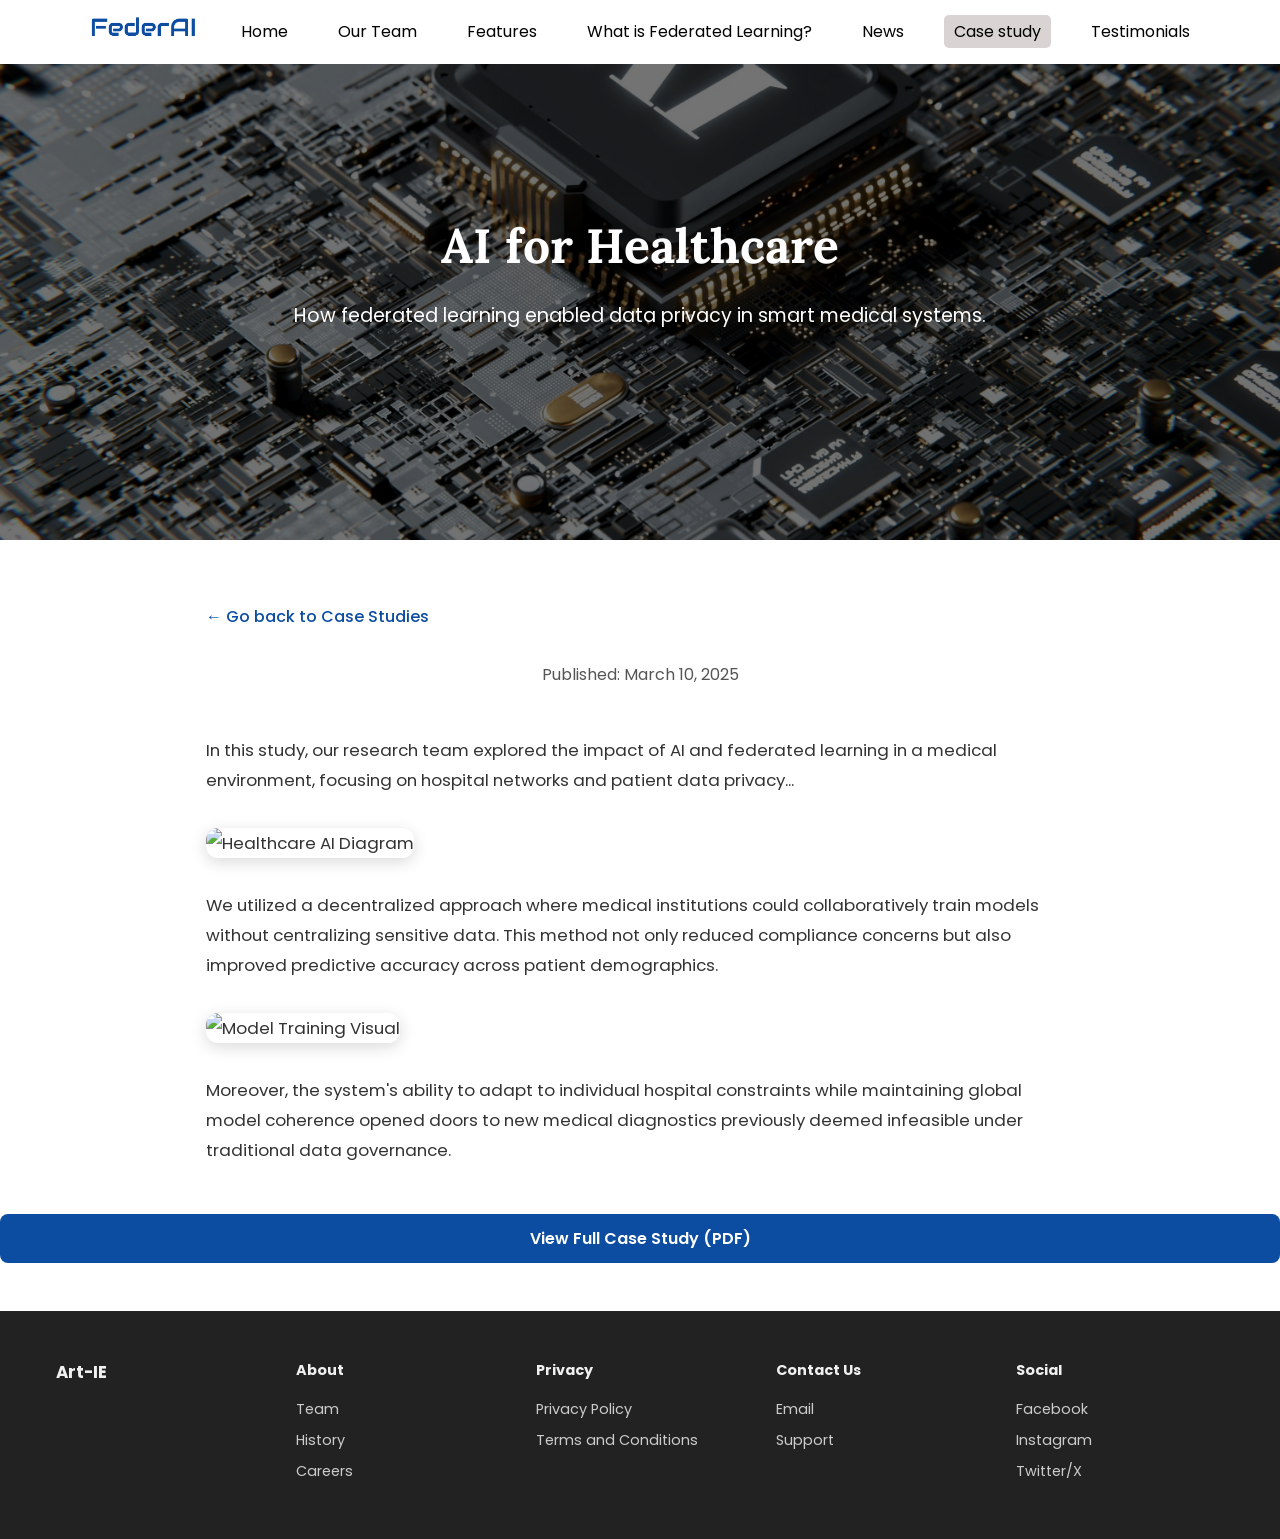
==== case1.html @ cda2a242 "add case study 1" ====
<!DOCTYPE html>
<html lang="en">
<head>
  <meta charset="UTF-8">
  <meta name="viewport" content="width=device-width, initial-scale=1.0">
  <title>Case Study - AI for Healthcare</title>
  <link rel="stylesheet" href="style.css">
  <link href="https://fonts.googleapis.com/css2?family=Lora:ital,wght@0,400;0,700;1,400&family=Poppins:wght@300;400;500;600;700&display=swap" rel="stylesheet">
</head>
<body>
  <header>
    <nav class="navbar">
      <div class="nav-left">
        <img src="./media/artlogo.png" alt="Logo" class="logo">
      </div>
      <div class="nav-center">
        <ul class="nav-links">
          <li><a href="index.html#intro-video" class="nav-link">Home</a></li>
          <li><a href="index.html#team" class="nav-link">Our Team</a></li>
          <li><a href="index.html#about" class="nav-link">Features</a></li>
          <li><a href="index.html#projects" class="nav-link">What is Federated Learning?</a></li>
          <li><a href="index.html#posts" class="nav-link">News</a></li>
          <li><a href="casestudy.html" class="nav-link active">Case study</a></li>
          <li><a href="index.html#testimonials" class="nav-link">Testimonials</a></li>
        </ul>
      </div>
    </nav>
  </header>

  <main>
    <section class="case-cover">
      <div class="case-cover-content">
        <h1>AI for Healthcare</h1>
        <p>How federated learning enabled data privacy in smart medical systems.</p>
      </div>
    </section>

    <p class="case-meta">
<div class="go-back-wrapper">
  <a href="case-study.html" class="go-back">← Go back to Case Studies</a>
</div>
<p class="case-date">Published: March 10, 2025</p>


    <section class="case-content">
      <p>In this study, our research team explored the impact of AI and federated learning in a medical environment, focusing on hospital networks and patient data privacy...</p>
      <img src="./media/healthcare-1.jpg" alt="Healthcare AI Diagram">
      <p>We utilized a decentralized approach where medical institutions could collaboratively train models without centralizing sensitive data. This method not only reduced compliance concerns but also improved predictive accuracy across patient demographics.</p>
      <img src="./media/healthcare-2.jpg" alt="Model Training Visual">
      <p>Moreover, the system's ability to adapt to individual hospital constraints while maintaining global model coherence opened doors to new medical diagnostics previously deemed infeasible under traditional data governance.</p>
    </section>

    <a href="./documents/ai-healthcare-case.pdf" class="pdf-button" target="_blank">View Full Case Study (PDF)</a>
  </main>

  <footer class="footer">
    <div class="footer-container">
      <div class="footer-column">
        <h3>Art-IE</h3>
      </div>
      <div class="footer-column">
        <h4>About</h4>
        <ul>
          <li><a href="#">Team</a></li>
          <li><a href="#">History</a></li>
          <li><a href="#">Careers</a></li>
        </ul>
      </div>
      <div class="footer-column">
        <h4>Privacy</h4>
        <ul>
          <li><a href="#">Privacy Policy</a></li>
          <li><a href="#">Terms and Conditions</a></li>
        </ul>
      </div>
      <div class="footer-column">
        <h4>Contact Us</h4>
        <ul>
          <li><a href="#">Email</a></li>
          <li><a href="#">Support</a></li>
        </ul>
      </div>
      <div class="footer-column">
        <h4>Social</h4>
        <ul>
          <li><a href="#">Facebook</a></li>
          <li><a href="#">Instagram</a></li>
          <li><a href="#">Twitter/X</a></li>
        </ul>
      </div>
    </div>
  </footer>
</body>
</html>
---- style.css ----
* {
  margin: 0;
  padding: 0;
  box-sizing: border-box;
  scroll-behavior: smooth;
}

body {
  font-family: 'Poppins', sans-serif;
  line-height: 1.6;
  color: #222;
}

.navbar {
  display: flex;
  justify-content: space-between;
  align-items: center;
  padding: 0.5rem 5rem;
  position: fixed;
  top: 0;
  width: 100%;
  z-index: 2000;
  transition: background-color 0.3s ease, color 0.3s ease;
  background-color: white;
  color: black;
}

.navbar.scrolled {
  background-color: #0c4da2; /* Dark blue */
}

.navbar.scrolled a,
.navbar.scrolled .contact-button {
  color: white;
}

.navbar.scrolled .contact-button {
  background-color: #ffffff;
  color: #0c4da2;
  border: solid 2px;
  border-color: #0c4da2;
}

.navbar.scrolled .contact-button:hover {
  background-color: #0c4da2;
  color: white;
  border: solid 2px;
  border-color: white;
}

.nav-left .logo {
  height: 40px;
}

.nav-center .nav-links {
  display: flex;
  list-style: none;
  gap: 30px;
}

.nav-center .nav-links li {
  margin: 0;
}

.navbar a {
  color: black;
  text-decoration: none;
  font-weight: bold;
  padding: 5px 10px;
  font-weight: 400;
}

.navbar a.active,
.navbar a:hover {
  background-color: #d9d3d3;
  border-radius: 5px;
}

.section {
  min-height: auto; /* was height: 100vh; */
  padding: 2rem;
  display: flex;
  justify-content: center;
  align-items: center;
  font-size: 2rem;
  color: white;
}


#home {
  background-color: white;
  color: black;
}
#about {
  background-color: #f5f5f5;
}
#projects {
  background-color: white;
  color: black;
}
#contact {
  background-color: whitesmoke;
}

.footer {
  background-color: #222;
  color: #fff;
  padding: 2rem 1rem;
  font-size: 0.9rem;
}

.footer-container {
  display: flex;
  flex-wrap: wrap;
  justify-content: space-around;
  max-width: 1200px;
  margin: 0 auto;
}

.footer-column {
  flex: 1 1 150px;
  margin: 1rem;
}

.footer h3,
.footer h4 {
  margin-bottom: 1rem;
  color: #f0f0f0;
}

.footer ul {
  list-style: none;
  padding: 0;
}

.footer ul li {
  margin-bottom: 0.5rem;
}

.footer a {
  color: #ccc;
  text-decoration: none;
  transition: color 0.3s ease;
}

.footer a:hover {
  color: #fff;
}

/* Video session */

.video-section {
  position: relative;
  width: 100%;
  height: 88vh;
  overflow: hidden;
}

.bg-video {
  position: absolute;
  top: 0;
  left: 0;
  width: 100%;
  height: 110vh;
  object-fit: cover;
  z-index: 0;
}

.video-overlay {
  position: relative;
  z-index: 1;
  height: 100%;
  display: grid;
  justify-content: left;
  align-items: center;
  text-align: left;
  padding: 2rem;
  color: white;
  background: rgba(0, 0, 0, 0.4);
}

.intro-line {
display: grid;
margin-left: 20rem;
row-gap: 5rem;
}

.subtitle {
  font-size: 1.5rem;
  margin-top: 1rem;
}

.video-buttons {
  display: flex;
  gap: 1rem;
  flex-wrap: wrap;
}

.video-button {
  padding: 10px 20px;
  background-color: #0c4da2;
  color: white;
  text-decoration: none;
  border-radius: 5px;
  font-weight: bold;
  transition: background-color 0.3s ease;
}

.video-button:hover {
  background-color: #0056b3;
}


@keyframes typing {
  from {
    width: 0;
  }
  to {
    width: 100%;
  }
}

@keyframes blink {
  0%, 100% {
    border-color: transparent;
  }
  50% {
    border-color: white;
  }
}

.static-logo {
  flex-shrink: 0;
}

.static-logo img {
  height: 50px;
  object-fit: contain;
}


.funding-section {
  display: flex;
  align-items: center;
  gap: 2rem;
  width: 100%;
  max-width: 1000px;
  justify-content: center;
}

.logo-marquee {
  overflow: hidden;
  width: 100vh;
  position: relative;
}

.logo-track {
  display: flex;
  gap: 2rem;
  animation: scroll-logos 20s linear infinite;
}

.logo-track img {
  height: 45px;
  object-fit: contain;
}

@keyframes scroll-logos {
  0% {
    transform: translateX(100%);
  }
  100% {
    transform: translateX(-100%);
  }
}


/* Home Session */

.home-section {
  display: flex;
  flex-direction: column;
  align-items: center;
  padding: .55rem;
  background-color: white;
  color: black;
}



/* About Section */
.about-section {
  background-color: #f5f5f5;
  color: #222;
  text-align: center;
  padding: 4rem 2rem;
  display: grid;
}

.about-section .headline {
  font-size: 1.2rem;
  color: #555;
  margin-bottom: 1rem;
  font-weight: bold;
}

.about-title {
  font-size: 2rem;
  margin-bottom: 1.5rem;
  font-weight: bold;
}

.about-description {
  max-width: 800px;
  margin: 2rem auto 3rem auto;
  padding: 2rem 2rem;
  background-color: #ffffff;
  border-left: 5px solid #0c4da2;
  border-radius: 8px;
  box-shadow: 0 8px 24px rgba(0, 0, 0, 0.05);
  font-family: 'Lora', serif; /* elegant font */
  font-size: 1.1rem;
  line-height: 1.8;
  color: #444;
  text-align: left;
}

.about-description p {
  margin-bottom: 1.2rem;
}

.about-description p:last-child {
  margin-bottom: 0;
}


.reason-grid {
  display: grid;
  grid-template-columns: repeat(3, 1fr);
  gap: 1rem;
  margin-top: 2.5rem;
  max-width: 1000px;
  margin-left: auto;
  margin-right: auto;
}

.reason-box {
  background: white;
  border-radius: 12px;
  padding: 1.5rem;
  box-shadow: 0 2px 8px rgba(0, 0, 0, 0.1);
  transition: transform 0.3s ease, box-shadow 0.3s ease;
  font-weight: bold;
}

.reason-box:hover {
  transform: translateY(-10px) scale(1.05);
  box-shadow: 0 12px 24px rgba(0, 0, 0, 0.2);
}

.enhanced-reason-grid {
  display: grid;
  grid-template-columns: repeat(auto-fit, minmax(220px, 1fr));
  gap: 1.5rem;
  margin-top: 2.5rem;
  max-width: 1100px;
  margin-left: auto;
  margin-right: auto;
}

.enhanced-reason-box {
  display: flex;
  flex-direction: column;
  align-items: center;
  background: white;
  border-radius: 16px;
  padding: 2rem 1.5rem;
  box-shadow: 0 6px 20px rgba(0, 0, 0, 0.08);
  transition: transform 0.3s ease, box-shadow 0.3s ease, background-color 0.3s ease;
}

.enhanced-reason-box:hover {
  transform: translateY(-10px) scale(1.05);
  box-shadow: 0 16px 32px rgba(0, 0, 0, 0.15);
}

.reason-icon {
  font-size: 2rem;
  margin-bottom: 0.75rem;
}

.reason-text {
  font-size: 1.05rem;
  font-weight: 600;
  color: #333;
  text-align: center;
  line-height: 1.4;
}


.projects-section {
  background-color: white;
  color: black;
  text-align: center;
  padding: 4rem 2rem;
}

.project-title {
  font-size: 2rem;
  margin-bottom: 2rem;
  font-weight: bold;
}

.project-video video {
  max-width: 100%;
  border-radius: 12px;
  box-shadow: 0 4px 16px rgba(0,0,0,0.2);
}



.testimonials-section {
  background-color: white;
  color: #333;
  padding: 4rem 2rem;
}

.testimonials-container {
  display: flex;
  flex-wrap: wrap;
  max-width: 1200px;
  margin: 0 auto;
  gap: 2rem;
}

.testimonials-left {
  flex: 1 1 35%;
}

.testimonials-left h1 {
  font-family: 'Lora', serif;
  font-size: 2rem;
  margin-bottom: 1rem;
}

.testimonials-left p {
  font-family: 'Poppins', sans-serif;
  font-size: 1rem;
  line-height: 1.6;
}

.testimonials-right {
  flex: 1 1 60%;
  display: flex;
  gap: 2rem;
  overflow: hidden;
  position: relative;
}

.carousel-column {
  display: flex;
  flex-direction: column;
  gap: 1rem;
}

.testimonial-card {
  background: white;
  padding: 1rem;
  border-radius: 10px;
  box-shadow: 0 4px 12px rgba(0,0,0,0.1);
  font-family: 'Poppins', sans-serif;
  font-size: 0.95rem;
  min-width: 250px;
  text-align: center;
}

/* Animations */
.carousel-column.up {
  animation: moveUp 20s linear infinite;
}

.carousel-column.down {
  animation: moveDown 20s linear infinite;
}

@keyframes moveUp {
  0% { transform: translateY(0%); }
  100% { transform: translateY(-50%); }
}

@keyframes moveDown {
  0% { transform: translateY(0%); }
  100% { transform: translateY(50%); }
}




.posts-section {
  background-color: #ffffff;
  color: #333;
  padding: 4rem 2rem;
  max-width: 1200px;
  margin: 0 auto;
  display:block;
}

.posts-header {
  text-align: center;
  margin-bottom: 3rem;
}

.posts-header h2 {
  font-family: 'Lora', serif;
  font-size: 2rem;
  margin-bottom: 1rem;
}

.posts-header p {
  font-family: 'Poppins', sans-serif;
  font-size: 1rem;
  max-width: 700px;
  margin: 0 auto;
}

.highlights-title {
  font-family: 'Lora', serif;
  font-size: 1.8rem;
  margin-bottom: 2rem;
  text-align: left;
}

.highlight-carousel {
  display: flex;
  align-items: center;
  gap: 2rem;
  margin-bottom: 2rem;
  overflow: hidden;
  padding: 1.5rem;
  border-radius: 16px; /* round corners */
  background-color: #f5f5f5; /* soft background */
  box-shadow: 0 4px 12px rgba(0,0,0,0.1); /* subtle shadow */
  transition: transform 0.3s ease, box-shadow 0.3s ease;
}

.highlight-carousel:hover {
  transform: translateY(-5px);
  box-shadow: 0 8px 20px rgba(0,0,0,0.15);
}


.highlight-carousel.second-layout {
  flex-direction: row-reverse;
}

.highlight-text {
  flex: 1;
}

.highlight-text h3 {
  font-family: 'Lora', serif;
  font-size: 1.5rem;
  margin-bottom: 0.5rem;
}

.highlight-text p {
  font-family: 'Poppins', sans-serif;
  font-size: 1rem;
  line-height: 1.6;
}

.highlight-image {
  flex: 1;
}

.highlight-image img {
  width: 100%;
  border-radius: 12px;
  box-shadow: 0 4px 12px rgba(0,0,0,0.1);
}

.see-more-container {
  text-align: center;
  margin-top: 2rem;
}

.see-more-button {
  display: inline-block;
  padding: 5px 10px;
  background-color: #0c4da2;
  color: white;
  text-decoration: none;
  font-family: 'Poppins', sans-serif;
  border-radius: 5px;
  transition: background-color 0.3s ease;
}

.see-more-button:hover {
  background-color: #0056b3;
}




.student-posts-section {
  background-color: white;
  color: #333;
  padding: 4rem 2rem;
  max-width: 1200px;
  margin: 0 auto;
  display: block;
}

.student-posts-title {
  font-family: 'Lora', serif;
  font-size: 2rem;
  text-align: center;
  margin-bottom: 3rem;
}

.student-posts-grid {
  display: grid;
  grid-template-columns: repeat(auto-fit, minmax(400px, 1fr));
  gap: 2rem;
}

.student-post-card {
  display: flex;
  background: white;
  border-radius: 16px;
  box-shadow: 0 4px 12px rgba(0,0,0,0.1);
  overflow: hidden;
  transition: transform 0.3s ease, box-shadow 0.3s ease;
}

.student-post-card:hover {
  transform: translateY(-5px);
  box-shadow: 0 8px 20px rgba(0,0,0,0.15);
}

.card-text {
  flex: 1;
  padding: 1rem;
  display: flex;
  flex-direction: column;
  justify-content: center;
}

.card-text h3 {
  font-family: 'Lora', serif;
  font-size: 1.2rem;
  margin-bottom: 0.5rem;
}

.pub-date {
  font-family: 'Poppins', sans-serif;
  font-size: 0.9rem;
  color: #777;
}

.card-image {
  flex: 1;
  text-align: center;
  padding: 1rem;
}

.card-image img {
  max-width: 100%;
  border-radius: 12px;
  margin-bottom: 0.5rem;
}

.see-more-small {
  display: inline-block;
  padding: 6px 12px;
  background-color: #0c4da2;
  color: white;
  font-family: 'Poppins', sans-serif;
  font-size: 0.85rem;
  border-radius: 5px;
  text-decoration: none;
  transition: background-color 0.3s ease;
}

.see-more-small:hover {
  background-color: #0056b3;
}




/* Team Section */
.team-section {
  background-color: #ffffff;
  color: #333;
  padding: 4rem 2rem;
  max-width: 1400px;
  margin: 0 auto;
  text-align: center;
  display: block;
}

.team-title {
  font-family: 'Lora', serif;
  font-size: 2rem;
  margin-bottom: 0.5rem;
}

.team-subtitle {
  font-family: 'Poppins', sans-serif;
  font-size: 1rem;
  color: #555;
  margin-bottom: 3rem;
}

.team-grid {
  display: grid;
  grid-template-columns: repeat(7, 1fr); /* Force 7 columns */
  gap: 1.2rem;
}

.team-card {
  background: white;
  border-radius: 12px;
  box-shadow: 0 4px 12px rgba(0, 0, 0, 0.1);
  padding: 1rem;
  transition: transform 0.3s ease, box-shadow 0.3s ease;
}

.team-card:hover {
  transform: translateY(-5px);
  box-shadow: 0 8px 20px rgba(0, 0, 0, 0.15);
}

.team-photo {
  width: 130px;
  height: 150px;
  border-radius: 10%;
  object-fit: cover;
  margin-bottom: 0.75rem;
}

.team-name {
  font-family: 'Lora', serif;
  font-size: 1rem;
  margin-bottom: 0.25rem;
}

.team-role {
  font-family: 'Poppins', sans-serif;
  font-size: 0.9rem;
  color: #777;
}

/* Responsive fallback if screen is too small */
@media (max-width: 1200px) {
  .team-grid {
    grid-template-columns: repeat(auto-fit, minmax(140px, 1fr));
  }
}

/* Custom scroll animations */
.fade-up {
  opacity: 0;
  transform: translateY(50px);
  transition: all 0.8s ease-out;
}
.fade-up.show {
  opacity: 1;
  transform: translateY(0);
}
.slide-left {
  opacity: 0;
  transform: translateX(-50px);
  transition: all 0.8s ease-out;
}
.slide-left.show {
  opacity: 1;
  transform: translateX(0);
}
.slide-right {
  opacity: 0;
  transform: translateX(50px);
  transition: all 0.8s ease-out;
}
.slide-right.show {
  opacity: 1;
  transform: translateX(0);
}






/* Case Study Section */

    .case-cover {
      background: url('./media/sample2.jpg') center/cover no-repeat;
      height: 60vh;
      display: flex;
      align-items: center;
      justify-content: center;
      text-align: center;
      color: white;
      position: relative;
    }
    .case-cover::before {
      content: '';
      position: absolute;
      top: 0; left: 0; right: 0; bottom: 0;
      background: rgba(0, 0, 0, 0.5);
    }
    .cover-content {
      position: relative;
      z-index: 1;
    }
    .cover-content h1 {
      font-size: 3rem;
      font-family: 'Lora', serif;
    }
    .cover-content p {
      font-size: 1.2rem;
      font-family: 'Poppins', sans-serif;
    }
    .case-filter-bar {
      background: #f5f5f5;
      padding: 1rem 2rem;
      display: flex;
      flex-wrap: wrap;
      gap: 1rem;
      justify-content: center;
      align-items: center;
    }
    .case-filter-bar label,
    .case-filter-bar select,
    .case-filter-bar input {
      font-family: 'Poppins', sans-serif;
      font-size: 1rem;
    }
    .case-section {
      background-color: white;
      padding: 4rem 2rem;
      max-width: 1200px;
      margin: 0 auto;
      display: block;
    }
    .case-grid {
      display: grid;
      grid-template-columns: repeat(auto-fit, minmax(400px, 1fr));
      gap: 2rem;
    }
    .case-card {
      display: flex;
      background: white;
      border-radius: 16px;
      box-shadow: 0 4px 12px rgba(0,0,0,0.1);
      overflow: hidden;
      transition: transform 0.3s ease, box-shadow 0.3s ease;
    }
    .case-card:hover {
      transform: translateY(-5px);
      box-shadow: 0 8px 20px rgba(0,0,0,0.15);
    }
    .case-card .card-text {
      flex: 1;
      padding: 1rem;
      display: flex;
      flex-direction: column;
      justify-content: center;
    }
    .case-card .card-text h3 {
      font-family: 'Lora', serif;
      font-size: 1.2rem;
      margin-bottom: 0.5rem;
    }
    .case-card .pub-date {
      font-family: 'Poppins', sans-serif;
      font-size: 0.9rem;
      color: #777;
    }
    .case-card .card-image {
      flex: 1;
      text-align: center;
      padding: 1rem;
    }
    .case-card .card-image img {
      max-width: 100%;
      border-radius: 12px;
      margin-bottom: 0.5rem;
    }
    .pagination-bar {
      text-align: center;
      margin: 2rem 0;
      display: flex;
      justify-content: center;
      align-items: center;
      gap: 1rem;
    }
    .arrow-btn {
      background: none;
      border: 2px solid #0c4da2;
      padding: 0.5rem 1rem;
      border-radius: 5px;
      cursor: pointer;
      font-size: 1.2rem;
      transition: background 0.3s;
    }
    .arrow-btn:hover {
      background: #0c4da2;
      color: white;
    }
    .dots {
      display: flex;
      gap: 0.5rem;
    }
    .dot {
      width: 12px;
      height: 12px;
      background: #ccc;
      border-radius: 50%;
      cursor: pointer;
      transition: background 0.3s;
    }
    .dot:hover,
    .dot.active {
      background: #0c4da2;
    }





/* CaseStudypost Section */

    .case-cover {
      background: url('./media/sample2.jpg') center/cover no-repeat;
      height: 60vh;
      position: relative;
      display: flex;
      align-items: center;
      justify-content: center;
      text-align: center;
      color: white;
    }
    .case-cover::before {
      content: '';
      position: absolute;
      inset: 0;
      background-color: rgba(0, 0, 0, 0.55);
    }
    .case-cover-content {
      position: relative;
      z-index: 1;
      max-width: 800px;
      padding: 2rem;
    }
    .case-cover-content h1 {
      font-size: 3rem;
      font-family: 'Lora', serif;
      margin-bottom: 1rem;
    }
    .case-cover-content p {
      font-size: 1.2rem;
      font-family: 'Poppins', sans-serif;
    }
    .case-date {
      text-align: center;
      font-family: 'Poppins', sans-serif;
      color: #555;
      margin-top: 2rem;
    }
    .case-content {
      max-width: 900px;
      margin: 3rem auto;
      padding: 0 1rem;
      font-family: 'Poppins', sans-serif;
      font-size: 1.05rem;
      line-height: 1.8;
      color: #333;
    }
    .case-content img {
      width: 100%;
      border-radius: 12px;
      margin: 2rem 0;
      box-shadow: 0 4px 16px rgba(0, 0, 0, 0.15);
    }
    .pdf-button {
      display: block;
      margin: 3rem auto;
      background-color: #0c4da2;
      color: white;
      text-decoration: none;
      padding: 0.75rem 1.5rem;
      font-size: 1rem;
      font-weight: 600;
      border-radius: 8px;
      text-align: center;
      transition: background-color 0.3s ease;
      font-family: 'Poppins', sans-serif;
    }
    .pdf-button:hover {
      background-color: #063373;
    }

    .case-meta {
  display: flex;
  justify-content: center;
  align-items: center;
  gap: 2rem;
  margin-top: 2rem;
  font-family: 'Poppins', sans-serif;
  font-size: 0.95rem;
  color: #555;
  flex-wrap: wrap;
}

.go-back-wrapper {
  margin: 2rem auto 1rem auto;
  max-width: 900px;
  padding: 0 1rem;
  text-align: left;
}

.case-meta {
  display: flex;
  justify-content: center;
  align-items: center;
  gap: 2rem;
  margin-top: 2rem;
  font-family: 'Poppins', sans-serif;
  font-size: 0.95rem;
  color: #555;
  flex-wrap: wrap;
}

.go-back {
  text-decoration: none;
  color: #0c4da2;
  font-weight: 500;
  transition: color 0.3s ease;
}

.go-back:hover {
  color: #063373;
  text-decoration: underline;
}
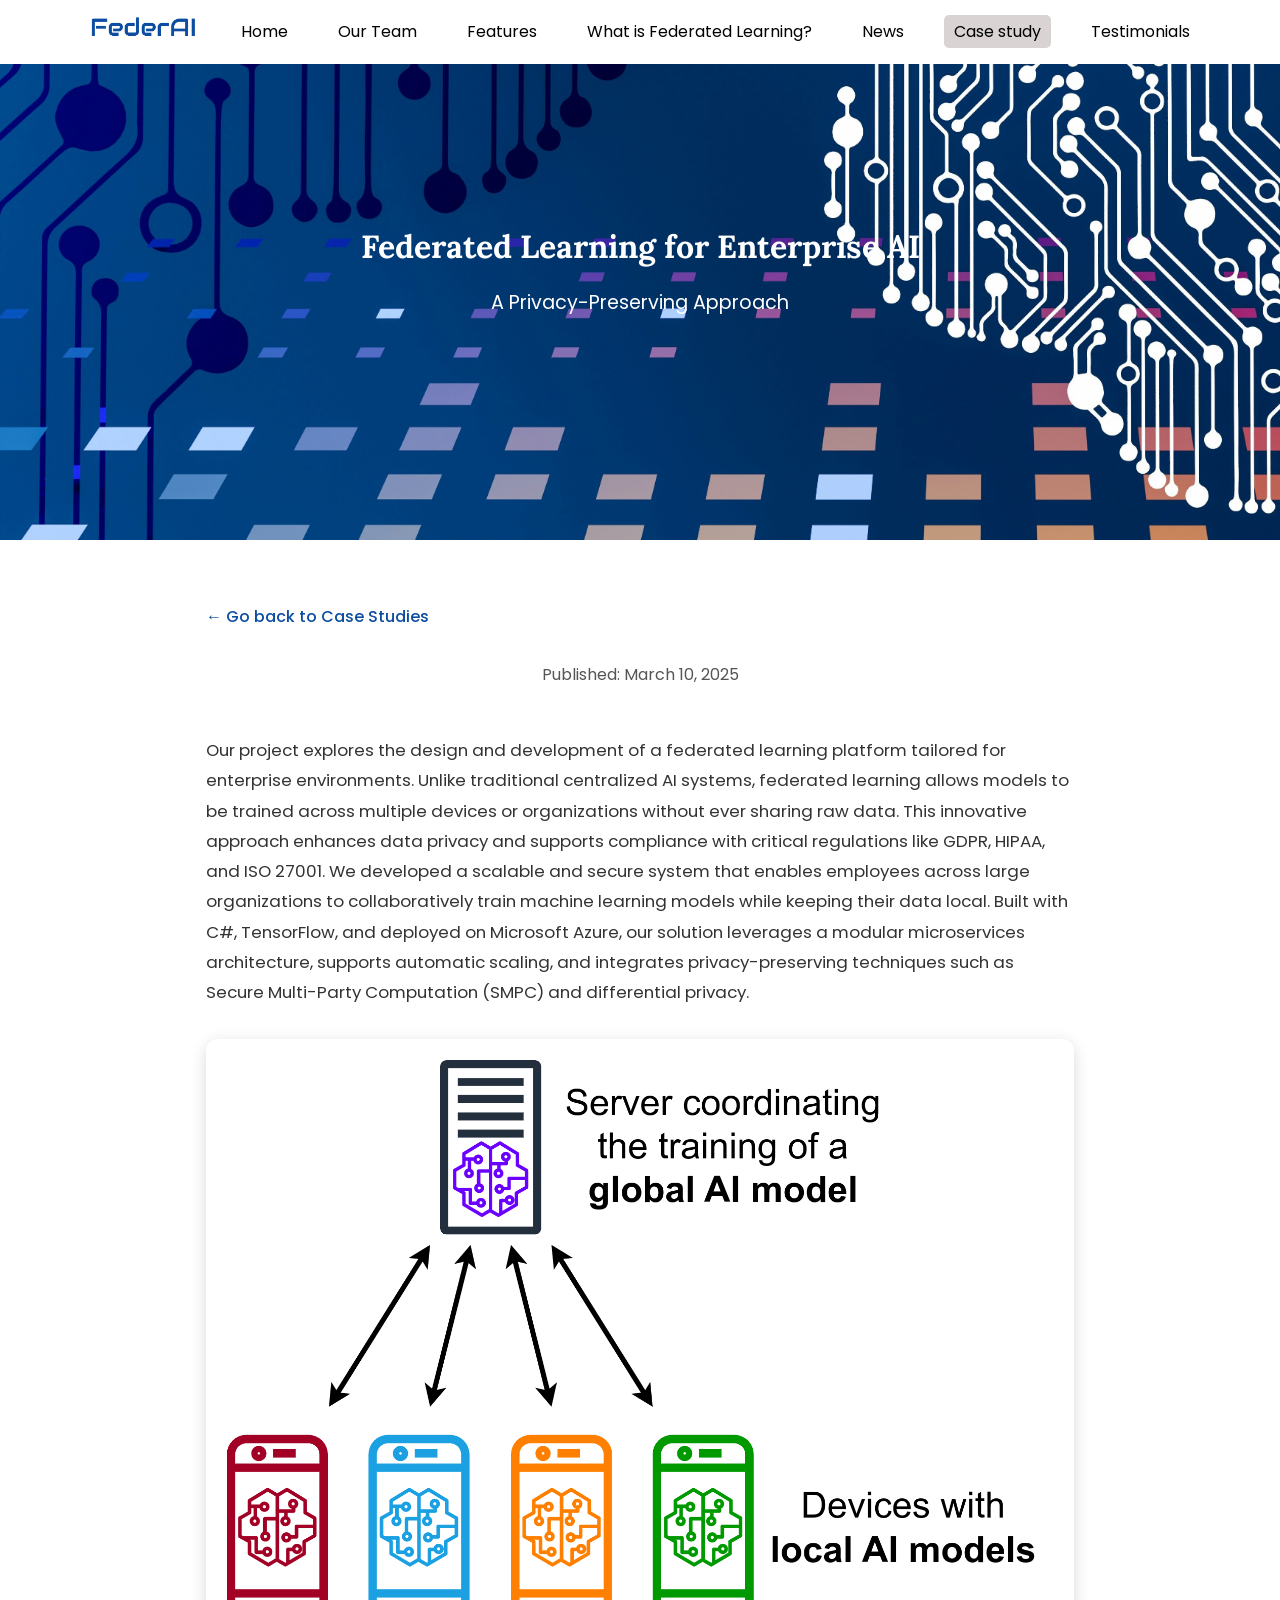
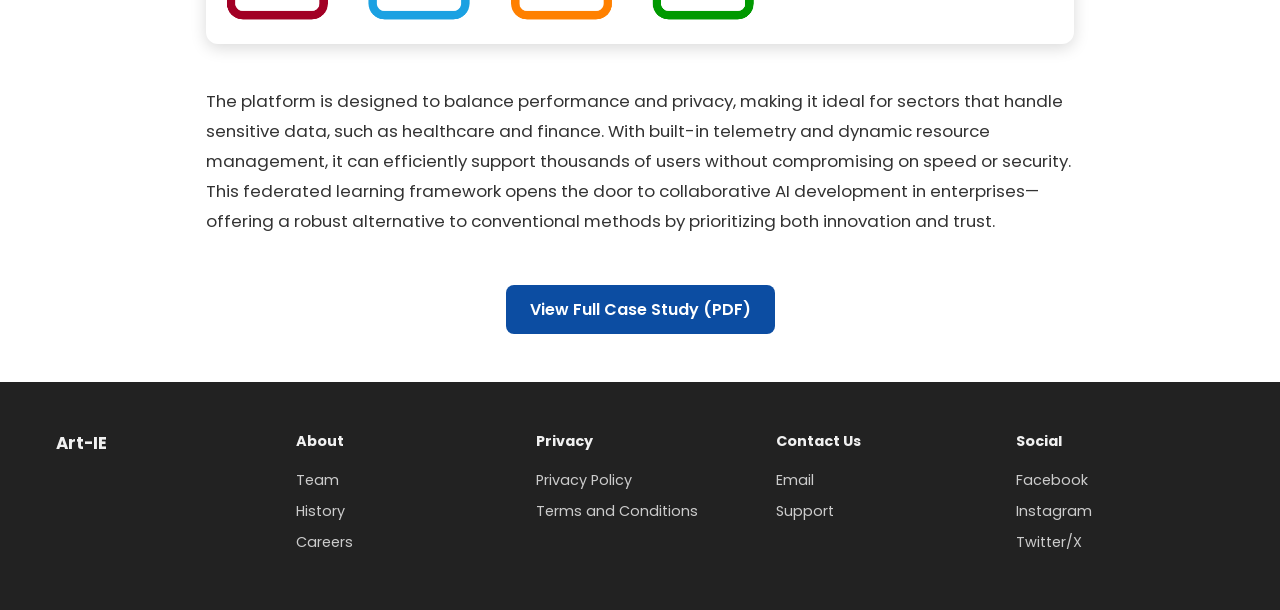
==== commit 78881461: "update case 2" ====
--- a/case1.html
+++ b/case1.html
@@ -28,29 +28,31 @@
   </header>
 
   <main>
-    <section class="case-cover">
+    <section class="case-cover1">
       <div class="case-cover-content">
-        <h1>AI for Healthcare</h1>
-        <p>How federated learning enabled data privacy in smart medical systems.</p>
+        <h1>Federated Learning for Enterprise AI</h1>
+        <p>A Privacy-Preserving Approach</p>
       </div>
     </section>
 
     <p class="case-meta">
 <div class="go-back-wrapper">
-  <a href="case-study.html" class="go-back">← Go back to Case Studies</a>
+  <a href="./casestudy.html" class="go-back">← Go back to Case Studies</a>
 </div>
 <p class="case-date">Published: March 10, 2025</p>
 
 
     <section class="case-content">
-      <p>In this study, our research team explored the impact of AI and federated learning in a medical environment, focusing on hospital networks and patient data privacy...</p>
-      <img src="./media/healthcare-1.jpg" alt="Healthcare AI Diagram">
-      <p>We utilized a decentralized approach where medical institutions could collaboratively train models without centralizing sensitive data. This method not only reduced compliance concerns but also improved predictive accuracy across patient demographics.</p>
-      <img src="./media/healthcare-2.jpg" alt="Model Training Visual">
-      <p>Moreover, the system's ability to adapt to individual hospital constraints while maintaining global model coherence opened doors to new medical diagnostics previously deemed infeasible under traditional data governance.</p>
+      <p>Our project explores the design and development of a federated learning platform tailored for enterprise environments. Unlike traditional centralized AI systems, federated learning allows models to be trained across multiple devices or organizations without ever sharing raw data. This innovative approach enhances data privacy and supports compliance with critical regulations like GDPR, HIPAA, and ISO 27001.
+
+We developed a scalable and secure system that enables employees across large organizations to collaboratively train machine learning models while keeping their data local. Built with C#, TensorFlow, and deployed on Microsoft Azure, our solution leverages a modular microservices architecture, supports automatic scaling, and integrates privacy-preserving techniques such as Secure Multi-Party Computation (SMPC) and differential privacy.</p>
+      <img src="./media/casestudy/gr1.png" alt="Healthcare AI Diagram">
+      <p>The platform is designed to balance performance and privacy, making it ideal for sectors that handle sensitive data, such as healthcare and finance. With built-in telemetry and dynamic resource management, it can efficiently support thousands of users without compromising on speed or security.
+
+This federated learning framework opens the door to collaborative AI development in enterprises—offering a robust alternative to conventional methods by prioritizing both innovation and trust.</p>
     </section>
 
-    <a href="./documents/ai-healthcare-case.pdf" class="pdf-button" target="_blank">View Full Case Study (PDF)</a>
+    <a href="./document/Poster-Group-01.pdf" class="pdf-button" target="_blank">View Full Case Study (PDF)</a>
   </main>
 
   <footer class="footer">
--- a/style.css
+++ b/style.css
@@ -943,6 +943,30 @@
       text-align: center;
       color: white;
     }
+
+      .case-cover1 {
+      background: url('./media/casestudy/gr1-cover.jpg') center/cover no-repeat;
+      height: 60vh;
+      position: relative;
+      display: flex;
+      align-items: center;
+      justify-content: center;
+      text-align: center;
+      color: white;
+    }
+
+          .case-cover2 {
+      background: url('./media/casestudy/gr2-cover.jpg') center/cover no-repeat;
+      height: 60vh;
+      position: relative;
+      display: flex;
+      align-items: center;
+      justify-content: center;
+      text-align: center;
+      color: white;
+    }
+
+
     .case-cover::before {
       content: '';
       position: absolute;
@@ -956,7 +980,7 @@
       padding: 2rem;
     }
     .case-cover-content h1 {
-      font-size: 3rem;
+      font-size: 2rem;
       font-family: 'Lora', serif;
       margin-bottom: 1rem;
     }
@@ -998,6 +1022,7 @@
       text-align: center;
       transition: background-color 0.3s ease;
       font-family: 'Poppins', sans-serif;
+      max-width: fit-content;
     }
     .pdf-button:hover {
       background-color: #063373;
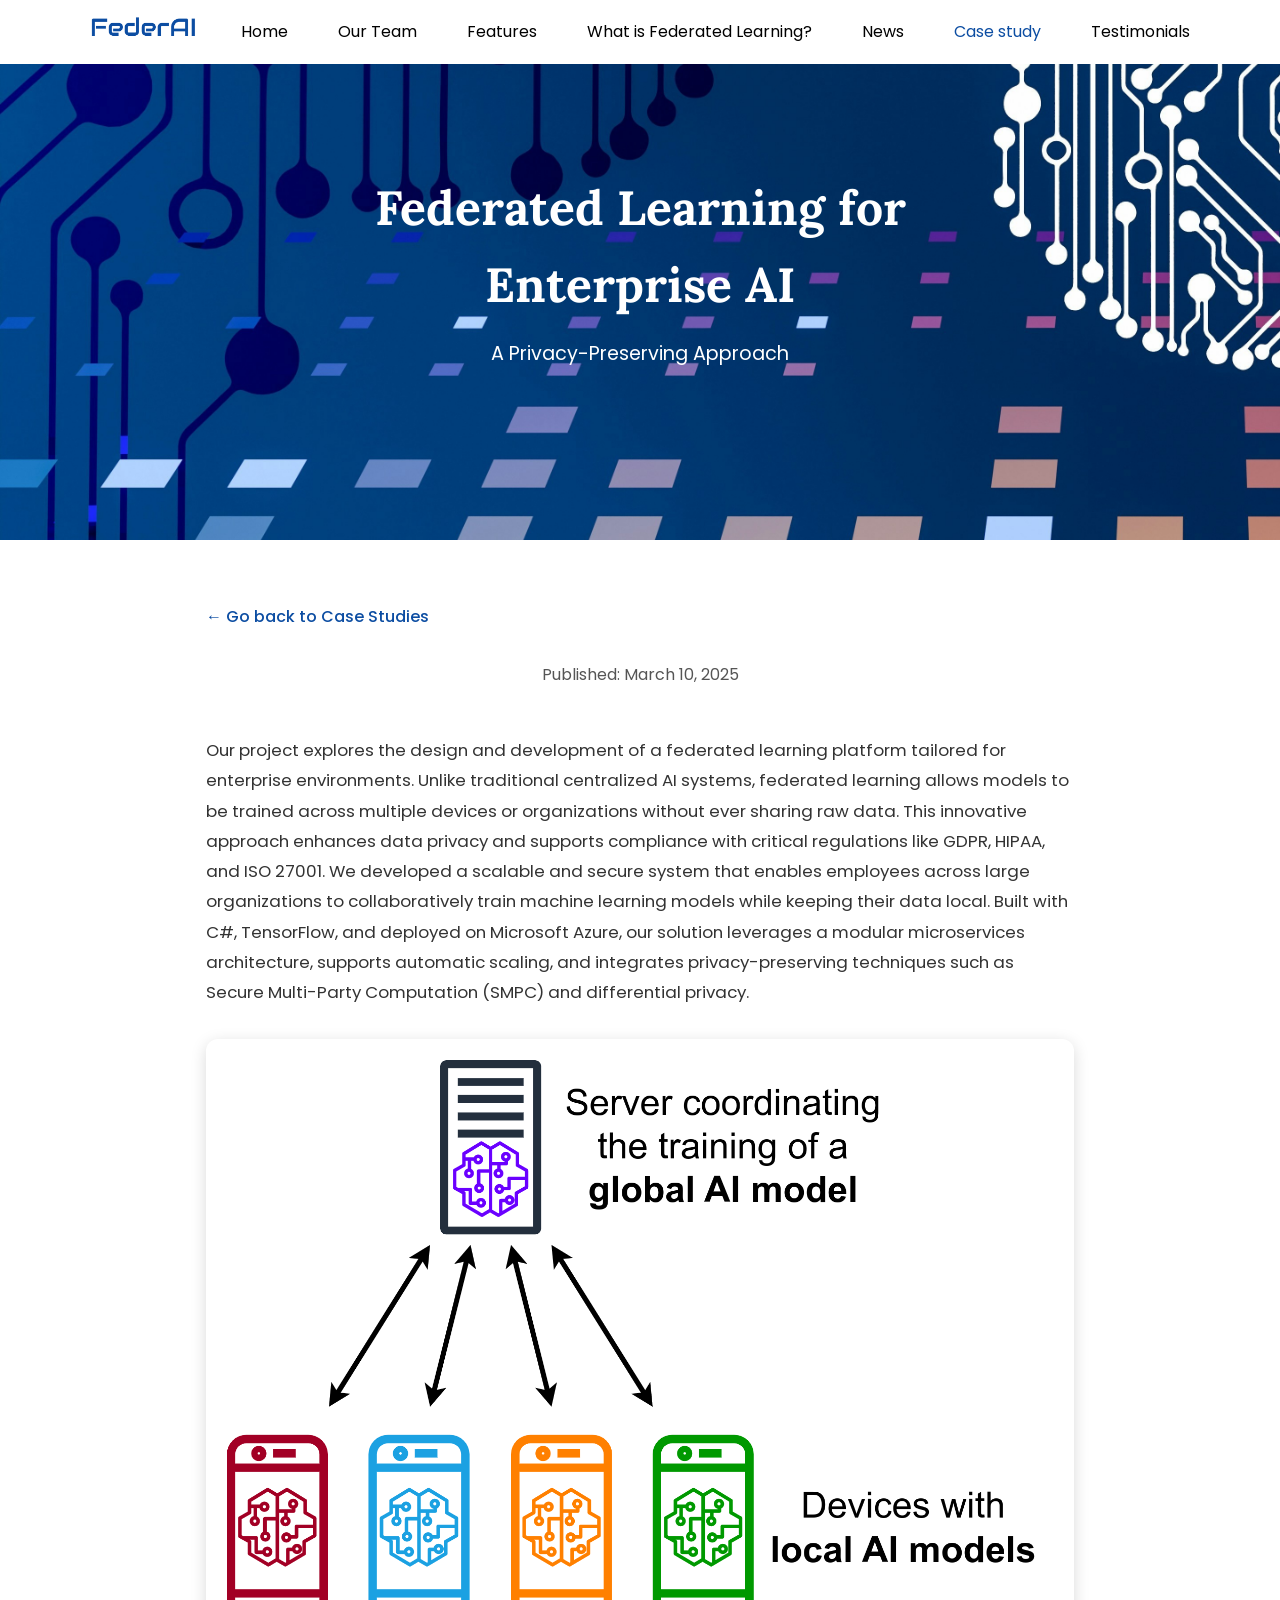
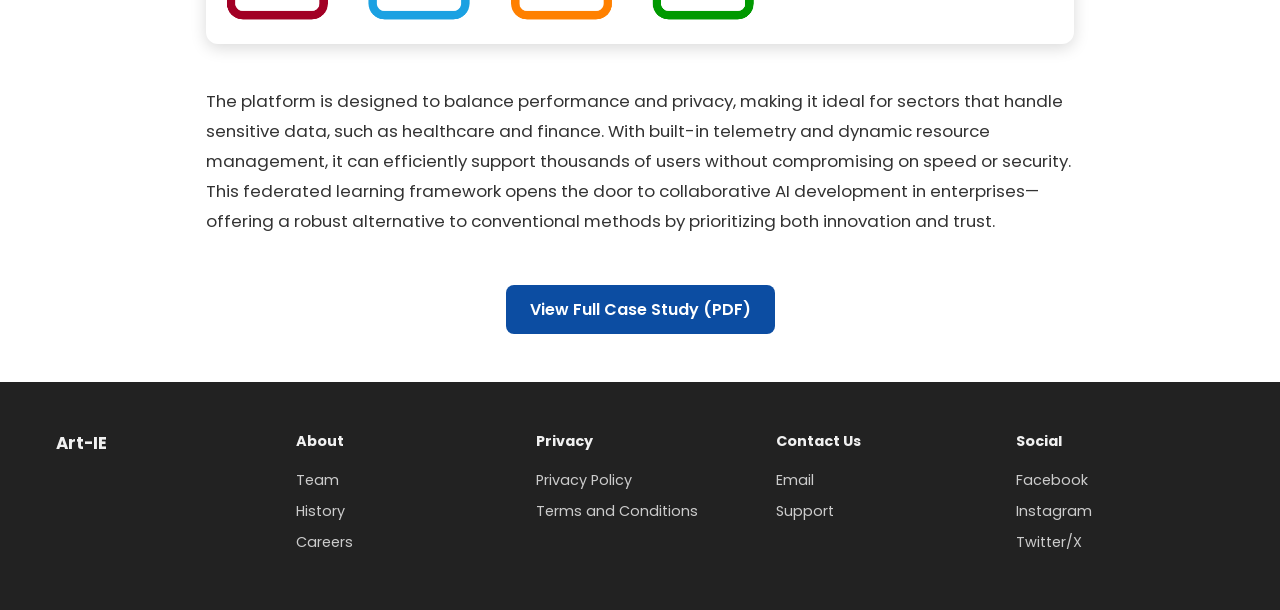
==== commit 0ac9006a: "Add hamburger menu" ====
--- a/case1.html
+++ b/case1.html
@@ -24,6 +24,11 @@
           <li><a href="index.html#testimonials" class="nav-link">Testimonials</a></li>
         </ul>
       </div>
+            <div class="nav-toggle" id="navToggle">
+  <span></span>
+  <span></span>
+  <span></span>
+</div>
     </nav>
   </header>
 
--- a/style.css
+++ b/style.css
@@ -72,8 +72,9 @@
 
 .navbar a.active,
 .navbar a:hover {
-  background-color: #d9d3d3;
+  background-color: white;
   border-radius: 5px;
+  color: #0c4da2;
 }
 
 .section {
@@ -593,6 +594,7 @@
   font-family: 'Poppins', sans-serif;
   border-radius: 5px;
   transition: background-color 0.3s ease;
+  font-size: 1rem;
 }
 
 .see-more-button:hover {
@@ -650,6 +652,11 @@
   font-family: 'Lora', serif;
   font-size: 1.2rem;
   margin-bottom: 0.5rem;
+}
+
+.card-text p {
+      font-family: 'Poppins', sans-serif;
+      font-size: 1rem;
 }
 
 .pub-date {
@@ -957,6 +964,28 @@
 
           .case-cover2 {
       background: url('./media/casestudy/gr2-cover.jpg') center/cover no-repeat;
+      height: 60vh;
+      position: relative;
+      display: flex;
+      align-items: center;
+      justify-content: center;
+      text-align: center;
+      color: white;
+    }
+
+              .case-cover3 {
+      background: url('./media/casestudy/gr3-cover.jpg') center/cover no-repeat;
+      height: 60vh;
+      position: relative;
+      display: flex;
+      align-items: center;
+      justify-content: center;
+      text-align: center;
+      color: white;
+    }
+
+                  .case-cover4 {
+      background: url('./media/casestudy/gr4-cover.jpg') center/cover no-repeat;
       height: 60vh;
       position: relative;
       display: flex;
@@ -1069,4 +1098,349 @@
 .go-back:hover {
   color: #063373;
   text-decoration: underline;
-}+}
+
+
+/* Responsive Improvements */
+
+/* Navbar toggle and layout */
+@media (max-width: 768px) {
+  .nav-center .nav-links {
+    flex-direction: column;
+    background-color: white;
+    position: absolute;
+    top: 60px;
+    left: 0;
+    right: 0;
+    display: none;
+  }
+
+  .navbar.show .nav-links {
+    display: flex;
+  }
+
+  .navbar {
+    flex-direction: column;
+    padding: 1rem;
+  }
+
+  .nav-left,
+  .nav-center {
+    width: 100%;
+    text-align: center;
+  }
+}
+
+/* PDF Button for smaller devices */
+@media (max-width: 480px) {
+  .pdf-button {
+    width: 90%;
+    font-size: 0.9rem;
+  }
+}
+
+/* Responsive typography using clamp */
+.case-cover-content h1,
+.cover-content h1,
+.about-title,
+.project-title,
+.team-title {
+  font-size: clamp(1.5rem, 5vw, 3rem);
+}
+
+/* Image responsiveness fallback */
+img {
+  max-width: 100%;
+  height: auto;
+}
+
+/* Responsive adjustments for footer and filter bar */
+@media (max-width: 768px) {
+  .case-filter-bar {
+    flex-direction: column;
+    align-items: flex-start;
+  }
+
+  .footer-container {
+    flex-direction: column;
+    align-items: center;
+  }
+
+  .footer-column {
+    width: 100%;
+    text-align: center;
+  }
+}
+
+/* Cover height adjustments for mobile */
+@media (max-width: 600px) {
+  .case-cover,
+  .case-cover1,
+  .case-cover2,
+  .case-cover3,
+  .case-cover4 {
+    height: 40vh;
+  }
+}
+
+/* Adjust case grid for very small screens */
+@media (max-width: 480px) {
+  .case-grid {
+    grid-template-columns: repeat(auto-fit, minmax(280px, 1fr));
+  }
+}
+
+
+
+/* --- Enhanced Responsive CSS for Mobile Devices --- */
+
+/* Force case grid and student post cards to stack vertically */
+@media (max-width: 600px) {
+  .case-grid,
+  .student-posts-grid {
+    grid-template-columns: 1fr !important;
+    padding: 0 1rem;
+  }
+
+  .case-card,
+  .student-post-card {
+    flex-direction: column !important;
+  }
+
+  .card-image,
+  .card-text {
+    text-align: center !important;
+    padding: 1rem !important;
+  }
+
+  .card-image img {
+    max-width: 100% !important;
+    height: auto !important;
+  }
+}
+
+/* Adjust navbar links and layout for mobile */
+@media (max-width: 768px) {
+  .nav-center .nav-links {
+    flex-direction: column;
+    align-items: center;
+    background-color: white;
+    position: absolute;
+    top: 60px;
+    left: 0;
+    right: 0;
+    display: none;
+    z-index: 1001;
+  }
+
+  .navbar.show .nav-links {
+    display: flex;
+  }
+
+  .navbar {
+    flex-direction: column;
+    align-items: center;
+    padding: 1rem;
+  }
+
+  .nav-left, .nav-center {
+    width: 100%;
+    text-align: center;
+  }
+
+  .nav-links li {
+    margin: 10px 0;
+  }
+}
+
+/* Ensure footer stacks on mobile */
+@media (max-width: 768px) {
+  .footer-container {
+    flex-direction: column;
+    align-items: center;
+    text-align: center;
+  }
+
+  .footer-column {
+    width: 100%;
+    margin: 1rem 0;
+  }
+}
+
+/* Shrink cover height and content for phones */
+@media (max-width: 600px) {
+  .case-cover,
+  .case-cover1,
+  .case-cover2,
+  .case-cover3,
+  .case-cover4 {
+    height: 40vh !important;
+  }
+
+  .case-cover-content h1 {
+    font-size: 1.5rem !important;
+  }
+
+  .case-cover-content p {
+    font-size: 1rem !important;
+  }
+}
+
+/* Reduce padding for video overlay on phones */
+@media (max-width: 600px) {
+  .video-overlay {
+    padding: 1rem;
+    text-align: center;
+    justify-content: center;
+  }
+
+  .intro-line {
+    margin-left: 0;
+    row-gap: 2rem;
+  }
+
+  .subtitle {
+    font-size: 1rem;
+  }
+
+  .video-buttons {
+    justify-content: center;
+  }
+}
+
+
+
+/* === Main Page Mobile Fixes === */
+
+@media (max-width: 600px) {
+  /* Video Section */
+  .video-section {
+    height: auto;
+  }
+
+  .bg-video {
+    height: auto;
+    object-fit: cover;
+  }
+
+  .intro-line {
+    margin-left: 0;
+    row-gap: 1.5rem;
+    text-align: center;
+  }
+
+  .subtitle {
+    font-size: 1rem;
+  }
+
+  .video-buttons {
+    flex-direction: column;
+    gap: 0.5rem;
+  }
+
+  /* Logo Marquee Section */
+  .funding-section {
+    flex-direction: column;
+    align-items: center;
+    gap: 1rem;
+    padding: 1rem;
+  }
+
+  .logo-marquee {
+    width: 100%;
+  }
+
+  .logo-track {
+    gap: 1rem;
+  }
+
+  .logo-track img {
+    height: 30px;
+  }
+
+  /* Reason Grid (About Section) */
+  .reason-grid,
+  .enhanced-reason-grid {
+    grid-template-columns: 1fr;
+    padding: 0 1rem;
+  }
+
+  .reason-box,
+  .enhanced-reason-box {
+    padding: 1rem;
+  }
+
+  /* Team Grid Section */
+  .team-grid {
+    grid-template-columns: repeat(auto-fit, minmax(120px, 1fr));
+    gap: 1rem;
+  }
+
+  .team-card {
+    padding: 1rem;
+  }
+
+  .team-photo {
+    width: 100px;
+    height: 120px;
+  }
+
+  .team-name {
+    font-size: 0.9rem;
+  }
+
+  .team-role {
+    font-size: 0.8rem;
+  }
+}
+
+
+
+/* === Hamburger Menu Support === */
+
+.nav-toggle {
+  display: none;
+  flex-direction: column;
+  cursor: pointer;
+  position: absolute;
+  top: 1.2rem;
+  right: 1.5rem;
+  z-index: 2002;
+}
+
+.nav-toggle span {
+  height: 3px;
+  width: 25px;
+  background: #0c4da2;
+  margin: 4px 0;
+  transition: 0.4s;
+  border-radius: 2px;
+}
+
+@media (max-width: 1024px) {
+  .nav-toggle {
+    display: flex;
+  }
+
+  .nav-center .nav-links {
+    flex-direction: column;
+    background-color: white;
+    position: absolute;
+    top: 60px;
+    left: 0;
+    right: 0;
+    display: none;
+    width: 100%;
+    z-index: 1001;
+    padding: 1rem 0;
+  }
+
+  .navbar.show .nav-links {
+    display: flex;
+  }
+
+  .nav-links li {
+    text-align: center;
+    margin: 0.5rem 0;
+  }
+}
